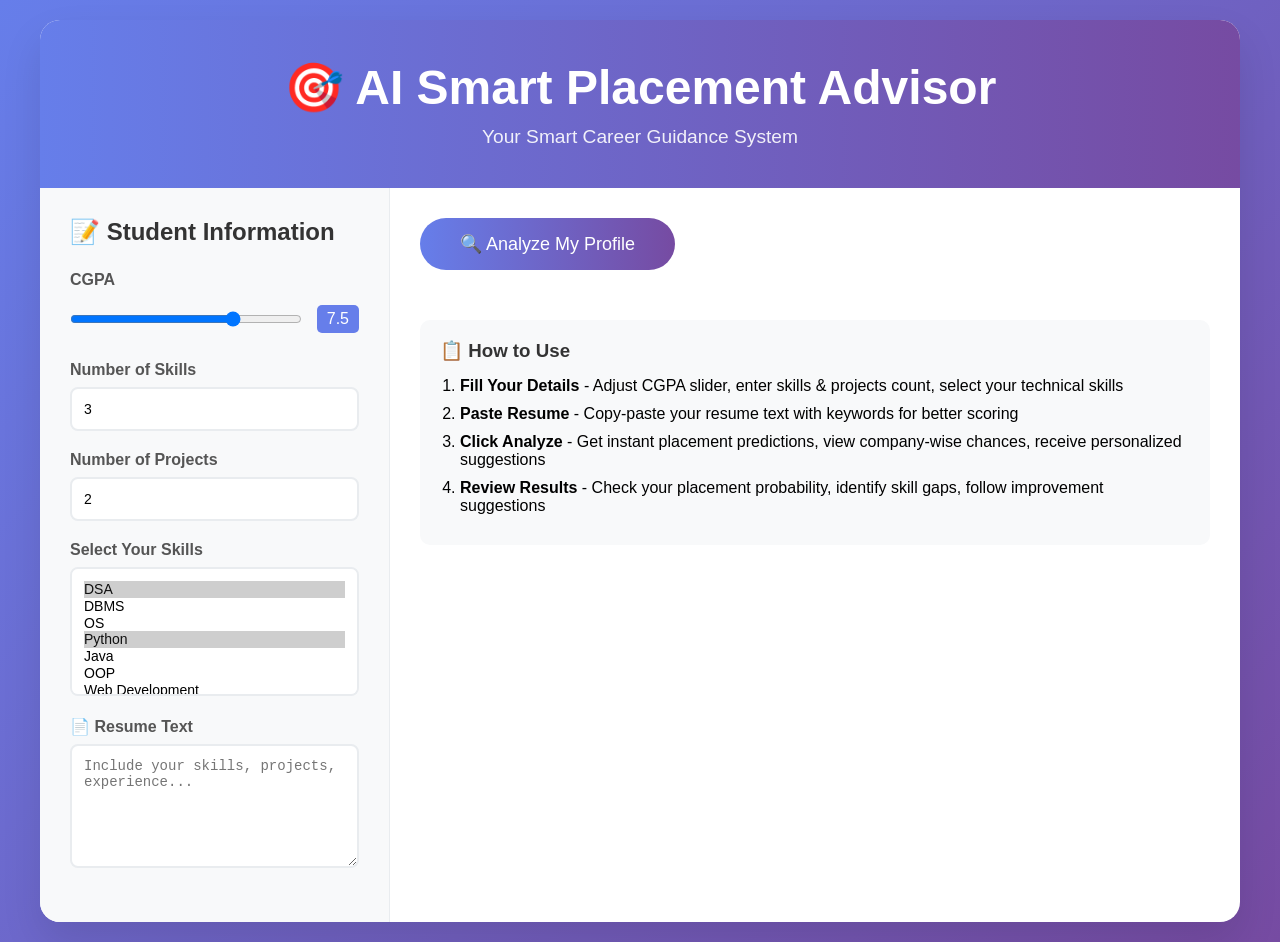
==== index.html @ 6e6c92b4 "Initial commit: AI Smart Placement Advisor - Complete hackathon project" ====
<!DOCTYPE html>
<html lang="en">
<head>
    <meta charset="UTF-8">
    <meta name="viewport" content="width=device-width, initial-scale=1.0">
    <title>AI Smart Placement Advisor</title>
    <style>
        * {
            margin: 0;
            padding: 0;
            box-sizing: border-box;
        }
        
        body {
            font-family: 'Segoe UI', Tahoma, Geneva, Verdana, sans-serif;
            background: linear-gradient(135deg, #667eea 0%, #764ba2 100%);
            min-height: 100vh;
            padding: 20px;
        }
        
        .container {
            max-width: 1200px;
            margin: 0 auto;
            background: white;
            border-radius: 20px;
            box-shadow: 0 20px 40px rgba(0,0,0,0.1);
            overflow: hidden;
        }
        
        .header {
            background: linear-gradient(90deg, #667eea 0%, #764ba2 100%);
            color: white;
            padding: 40px;
            text-align: center;
        }
        
        .header h1 {
            font-size: 3rem;
            margin-bottom: 10px;
        }
        
        .header p {
            font-size: 1.2rem;
            opacity: 0.9;
        }
        
        .main-content {
            display: grid;
            grid-template-columns: 350px 1fr;
            min-height: 600px;
        }
        
        .sidebar {
            background: #f8f9fa;
            padding: 30px;
            border-right: 1px solid #e9ecef;
        }
        
        .sidebar h2 {
            color: #333;
            margin-bottom: 25px;
            font-size: 1.5rem;
        }
        
        .form-group {
            margin-bottom: 20px;
        }
        
        .form-group label {
            display: block;
            margin-bottom: 8px;
            font-weight: 600;
            color: #555;
        }
        
        .form-group input, .form-group select, .form-group textarea {
            width: 100%;
            padding: 12px;
            border: 2px solid #e9ecef;
            border-radius: 8px;
            font-size: 14px;
            transition: border-color 0.3s;
        }
        
        .form-group input:focus, .form-group select:focus, .form-group textarea:focus {
            outline: none;
            border-color: #667eea;
        }
        
        .slider-container {
            display: flex;
            align-items: center;
            gap: 15px;
        }
        
        .slider {
            flex: 1;
        }
        
        .slider-value {
            background: #667eea;
            color: white;
            padding: 5px 10px;
            border-radius: 5px;
            min-width: 40px;
            text-align: center;
        }
        
        .content {
            padding: 30px;
        }
        
        .analyze-btn {
            background: linear-gradient(90deg, #667eea 0%, #764ba2 100%);
            color: white;
            border: none;
            padding: 15px 40px;
            font-size: 18px;
            border-radius: 50px;
            cursor: pointer;
            margin-bottom: 30px;
            transition: transform 0.3s;
        }
        
        .analyze-btn:hover {
            transform: translateY(-2px);
        }
        
        .results {
            display: none;
        }
        
        .probability-card {
            background: linear-gradient(135deg, #f093fb 0%, #f5576c 100%);
            color: white;
            padding: 30px;
            border-radius: 15px;
            text-align: center;
            margin-bottom: 30px;
        }
        
        .probability-card h2 {
            font-size: 2.5rem;
            margin-bottom: 10px;
        }
        
        .category {
            font-size: 1.5rem;
            margin-bottom: 20px;
        }
        
        .progress-bar {
            background: rgba(255,255,255,0.3);
            height: 30px;
            border-radius: 15px;
            overflow: hidden;
            margin-bottom: 20px;
        }
        
        .progress-fill {
            background: white;
            height: 100%;
            transition: width 1s ease;
        }
        
        .grid {
            display: grid;
            grid-template-columns: repeat(auto-fit, minmax(300px, 1fr));
            gap: 20px;
            margin-bottom: 30px;
        }
        
        .card {
            background: white;
            padding: 25px;
            border-radius: 15px;
            box-shadow: 0 5px 15px rgba(0,0,0,0.1);
        }
        
        .card h3 {
            color: #333;
            margin-bottom: 15px;
            font-size: 1.3rem;
        }
        
        .skill-item {
            background: #e3f2fd;
            padding: 8px 15px;
            border-radius: 20px;
            margin: 5px;
            display: inline-block;
            color: #1976d2;
        }
        
        .missing-skill {
            background: #ffebee;
            color: #c62828;
        }
        
        .suggestion {
            background: #f0f9ff;
            border-left: 4px solid #3b82f6;
            padding: 15px;
            margin: 10px 0;
            border-radius: 5px;
        }
        
        .company-score {
            display: flex;
            justify-content: space-between;
            align-items: center;
            padding: 10px 0;
            border-bottom: 1px solid #eee;
        }
        
        .company-score:last-child {
            border-bottom: none;
        }
        
        .score-bar {
            background: #e9ecef;
            height: 8px;
            border-radius: 4px;
            overflow: hidden;
            width: 100px;
        }
        
        .score-fill {
            background: #28a745;
            height: 100%;
        }
        
        .instructions {
            background: #f8f9fa;
            padding: 20px;
            border-radius: 10px;
            margin-top: 20px;
        }
        
        .instructions h3 {
            color: #333;
            margin-bottom: 15px;
        }
        
        .instructions ol {
            margin-left: 20px;
        }
        
        .instructions li {
            margin: 10px 0;
        }
    </style>
</head>
<body>
    <div class="container">
        <div class="header">
            <h1>🎯 AI Smart Placement Advisor</h1>
            <p>Your Smart Career Guidance System</p>
        </div>
        
        <div class="main-content">
            <div class="sidebar">
                <h2>📝 Student Information</h2>
                
                <div class="form-group">
                    <label>CGPA</label>
                    <div class="slider-container">
                        <input type="range" id="cgpa" class="slider" min="0" max="10" step="0.1" value="7.5" oninput="updateCGPA(this.value)">
                        <span class="slider-value" id="cgpaValue">7.5</span>
                    </div>
                </div>
                
                <div class="form-group">
                    <label>Number of Skills</label>
                    <input type="number" id="numSkills" min="0" max="10" value="3">
                </div>
                
                <div class="form-group">
                    <label>Number of Projects</label>
                    <input type="number" id="numProjects" min="0" max="20" value="2">
                </div>
                
                <div class="form-group">
                    <label>Select Your Skills</label>
                    <select id="skills" multiple size="6">
                        <option value="DSA" selected>DSA</option>
                        <option value="DBMS">DBMS</option>
                        <option value="OS">OS</option>
                        <option value="Python" selected>Python</option>
                        <option value="Java">Java</option>
                        <option value="OOP">OOP</option>
                        <option value="Web Development">Web Development</option>
                        <option value="Machine Learning">Machine Learning</option>
                    </select>
                </div>
                
                <div class="form-group">
                    <label>📄 Resume Text</label>
                    <textarea id="resumeText" rows="6" placeholder="Include your skills, projects, experience..."></textarea>
                </div>
            </div>
            
            <div class="content">
                <button class="analyze-btn" onclick="analyzeProfile()">🔍 Analyze My Profile</button>
                
                <div id="results" class="results">
                    <div class="probability-card">
                        <h2 id="probabilityText">Placement Chance: 0%</h2>
                        <div class="category" id="categoryText">Category: Medium</div>
                        <div class="progress-bar">
                            <div class="progress-fill" id="progressFill"></div>
                        </div>
                    </div>
                    
                    <div class="grid">
                        <div class="card">
                            <h3>📈 Score Breakdown</h3>
                            <div id="scoreBreakdown"></div>
                        </div>
                        
                        <div class="card">
                            <h3>🏢 Company-wise Predictions</h3>
                            <div id="companyPredictions"></div>
                        </div>
                        
                        <div class="card">
                            <h3>🔍 Skill Gap Analysis</h3>
                            <div id="skillGap"></div>
                        </div>
                        
                        <div class="card">
                            <h3>📄 Resume Score</h3>
                            <div id="resumeScore"></div>
                        </div>
                    </div>
                    
                    <div class="card">
                        <h3>💡 Improvement Suggestions</h3>
                        <div id="suggestions"></div>
                    </div>
                </div>
                
                <div class="instructions">
                    <h3>📋 How to Use</h3>
                    <ol>
                        <li><strong>Fill Your Details</strong> - Adjust CGPA slider, enter skills & projects count, select your technical skills</li>
                        <li><strong>Paste Resume</strong> - Copy-paste your resume text with keywords for better scoring</li>
                        <li><strong>Click Analyze</strong> - Get instant placement predictions, view company-wise chances, receive personalized suggestions</li>
                        <li><strong>Review Results</strong> - Check your placement probability, identify skill gaps, follow improvement suggestions</li>
                    </ol>
                </div>
            </div>
        </div>
    </div>
    
    <script>
        function updateCGPA(value) {
            document.getElementById('cgpaValue').textContent = value;
        }
        
        function getSelectedSkills() {
            const select = document.getElementById('skills');
            return Array.from(select.selectedOptions).map(option => option.value);
        }
        
        function calculatePlacementProbability(cgpa, numSkills, numProjects, selectedSkills) {
            const cgpaScore = (cgpa / 10.0) * 40;
            const skillsScore = Math.min((numSkills / 5.0) * 30, 30);
            const projectsScore = Math.min((numProjects / 5.0) * 20, 20);
            
            const keySkills = ["DSA", "DBMS", "OS", "Python", "Java"];
            const keySkillsCount = selectedSkills.filter(skill => keySkills.includes(skill)).length;
            const keySkillsBonus = Math.min((keySkillsCount / keySkills.length) * 10, 10);
            
            const totalScore = cgpaScore + skillsScore + projectsScore + keySkillsBonus;
            const probability = Math.min(totalScore, 95);
            
            return probability, {
                cgpaScore,
                skillsScore,
                projectsScore,
                keySkillsBonus
            };
        }
        
        function analyzeSkillGap(selectedSkills) {
            const requiredSkills = ["DSA", "DBMS", "OS", "OOP"];
            return requiredSkills.filter(skill => !selectedSkills.includes(skill));
        }
        
        function generateSuggestions(cgpa, numSkills, numProjects, selectedSkills, missingSkills) {
            const suggestions = [];
            
            if (cgpa < 8.0) {
                suggestions.push(`📚 Improve CGPA above 8.0 → +${Math.round((8.0 - cgpa) * 5)}%`);
            }
            
            if (numSkills < 4) {
                suggestions.push('💡 Learn 2 more skills → +10%');
            }
            
            if (numProjects < 3) {
                suggestions.push(`🚀 Add ${3 - numProjects} more projects → +${(3 - numProjects) * 5}%`);
            }
            
            if (!selectedSkills.includes('DSA')) {
                suggestions.push('🔧 Master Data Structures & Algorithms → +15%');
            }
            
            if (missingSkills.length > 0) {
                suggestions.push(`📖 Focus on missing skills: ${missingSkills.join(', ')} → +8%`);
            }
            
            return suggestions;
        }
        
        function companyPrediction(cgpa, numSkills, numProjects, selectedSkills) {
            const predictions = {};
            
            const tcsScore = (cgpa / 10.0) * 60 + (numSkills / 10.0) * 20 + (numProjects / 10.0) * 20;
            predictions["TCS/Infosys"] = Math.min(tcsScore, 90);
            
            const productScore = (cgpa / 10.0) * 30 + (numSkills / 10.0) * 40 + (numProjects / 10.0) * 30;
            predictions["Product Companies"] = Math.min(productScore, 85);
            
            const startupScore = (cgpa / 10.0) * 35 + (numSkills / 10.0) * 35 + (numProjects / 10.0) * 30;
            predictions["Startups"] = Math.min(startupScore, 80);
            
            return predictions;
        }
        
        function calculateResumeScore(resumeText) {
            if (!resumeText) return 0;
            
            const keywords = {
                'Python': 10, 'Java': 10, 'SQL': 8, 'Machine Learning': 15,
                'Projects': 10, 'Experience': 10, 'Skills': 5, 'Leadership': 8,
                'Team': 5, 'Database': 8, 'Algorithm': 10, 'Data Science': 12
            };
            
            let score = 0;
            for (const [keyword, points] of Object.entries(keywords)) {
                if (resumeText.toLowerCase().includes(keyword.toLowerCase())) {
                    score += points;
                }
            }
            
            const wordCount = resumeText.split(/\s+/).length;
            if (wordCount > 100) score += 10;
            else if (wordCount > 50) score += 5;
            
            return Math.min(score, 100);
        }
        
        function analyzeProfile() {
            const cgpa = parseFloat(document.getElementById('cgpa').value);
            const numSkills = parseInt(document.getElementById('numSkills').value);
            const numProjects = parseInt(document.getElementById('numProjects').value);
            const selectedSkills = getSelectedSkills();
            const resumeText = document.getElementById('resumeText').value;
            
            // Calculate everything
            const [probability, scoreBreakdown] = calculatePlacementProbability(cgpa, numSkills, numProjects, selectedSkills);
            const missingSkills = analyzeSkillGap(selectedSkills);
            const suggestions = generateSuggestions(cgpa, numSkills, numProjects, selectedSkills, missingSkills);
            const companyPredictions = companyPrediction(cgpa, numSkills, numProjects, selectedSkills);
            const resumeScore = calculateResumeScore(resumeText);
            
            // Determine category
            let category, emoji;
            if (probability >= 70) {
                category = "High";
                emoji = "🟢";
            } else if (probability >= 40) {
                category = "Medium";
                emoji = "🟡";
            } else {
                category = "Low";
                emoji = "🔴";
            }
            
            // Update UI
            document.getElementById('probabilityText').textContent = `Placement Chance: ${probability.toFixed(1)}%`;
            document.getElementById('categoryText').textContent = `${emoji} Category: ${category}`;
            document.getElementById('progressFill').style.width = `${probability}%`;
            
            // Score breakdown
            document.getElementById('scoreBreakdown').innerHTML = `
                <p><strong>CGPA Score:</strong> ${scoreBreakdown.cgpaScore.toFixed(1)}/40</p>
                <p><strong>Skills Score:</strong> ${scoreBreakdown.skillsScore.toFixed(1)}/30</p>
                <p><strong>Projects Score:</strong> ${scoreBreakdown.projectsScore.toFixed(1)}/20</p>
                <p><strong>Key Skills Bonus:</strong> ${scoreBreakdown.keySkillsBonus.toFixed(1)}/10</p>
            `;
            
            // Company predictions
            let companyHTML = '';
            for (const [company, prob] of Object.entries(companyPredictions)) {
                companyHTML += `
                    <div class="company-score">
                        <span>${company}</span>
                        <div style="display: flex; align-items: center; gap: 10px;">
                            <div class="score-bar">
                                <div class="score-fill" style="width: ${prob}%"></div>
                            </div>
                            <span>${prob.toFixed(1)}%</span>
                        </div>
                    </div>
                `;
            }
            document.getElementById('companyPredictions').innerHTML = companyHTML;
            
            // Skill gap
            let skillHTML = '<p><strong>Your Current Skills:</strong></p>';
            selectedSkills.forEach(skill => {
                skillHTML += `<span class="skill-item">${skill}</span>`;
            });
            
            if (missingSkills.length > 0) {
                skillHTML += '<p style="margin-top: 15px;"><strong>Missing Key Skills:</strong></p>';
                missingSkills.forEach(skill => {
                    skillHTML += `<span class="skill-item missing-skill">${skill}</span>`;
                });
            } else {
                skillHTML += '<p style="margin-top: 15px; color: green;">✅ You have all the key skills!</p>';
            }
            document.getElementById('skillGap').innerHTML = skillHTML;
            
            // Resume score
            let resumeHTML = `<h4>${resumeScore}/100</h4>`;
            if (resumeScore >= 80) {
                resumeHTML += '<p style="color: green;">🎉 Excellent resume!</p>';
            } else if (resumeScore >= 60) {
                resumeHTML += '<p style="color: blue;">👍 Good resume, can be improved</p>';
            } else {
                resumeHTML += '<p style="color: orange;">⚠️ Resume needs significant improvement</p>';
            }
            document.getElementById('resumeScore').innerHTML = resumeHTML;
            
            // Suggestions
            let suggestionsHTML = '';
            suggestions.forEach(suggestion => {
                suggestionsHTML += `<div class="suggestion">${suggestion}</div>`;
            });
            document.getElementById('suggestions').innerHTML = suggestionsHTML;
            
            // Show results
            document.getElementById('results').style.display = 'block';
            document.getElementById('results').scrollIntoView({ behavior: 'smooth' });
        }
    </script>
</body>
</html>
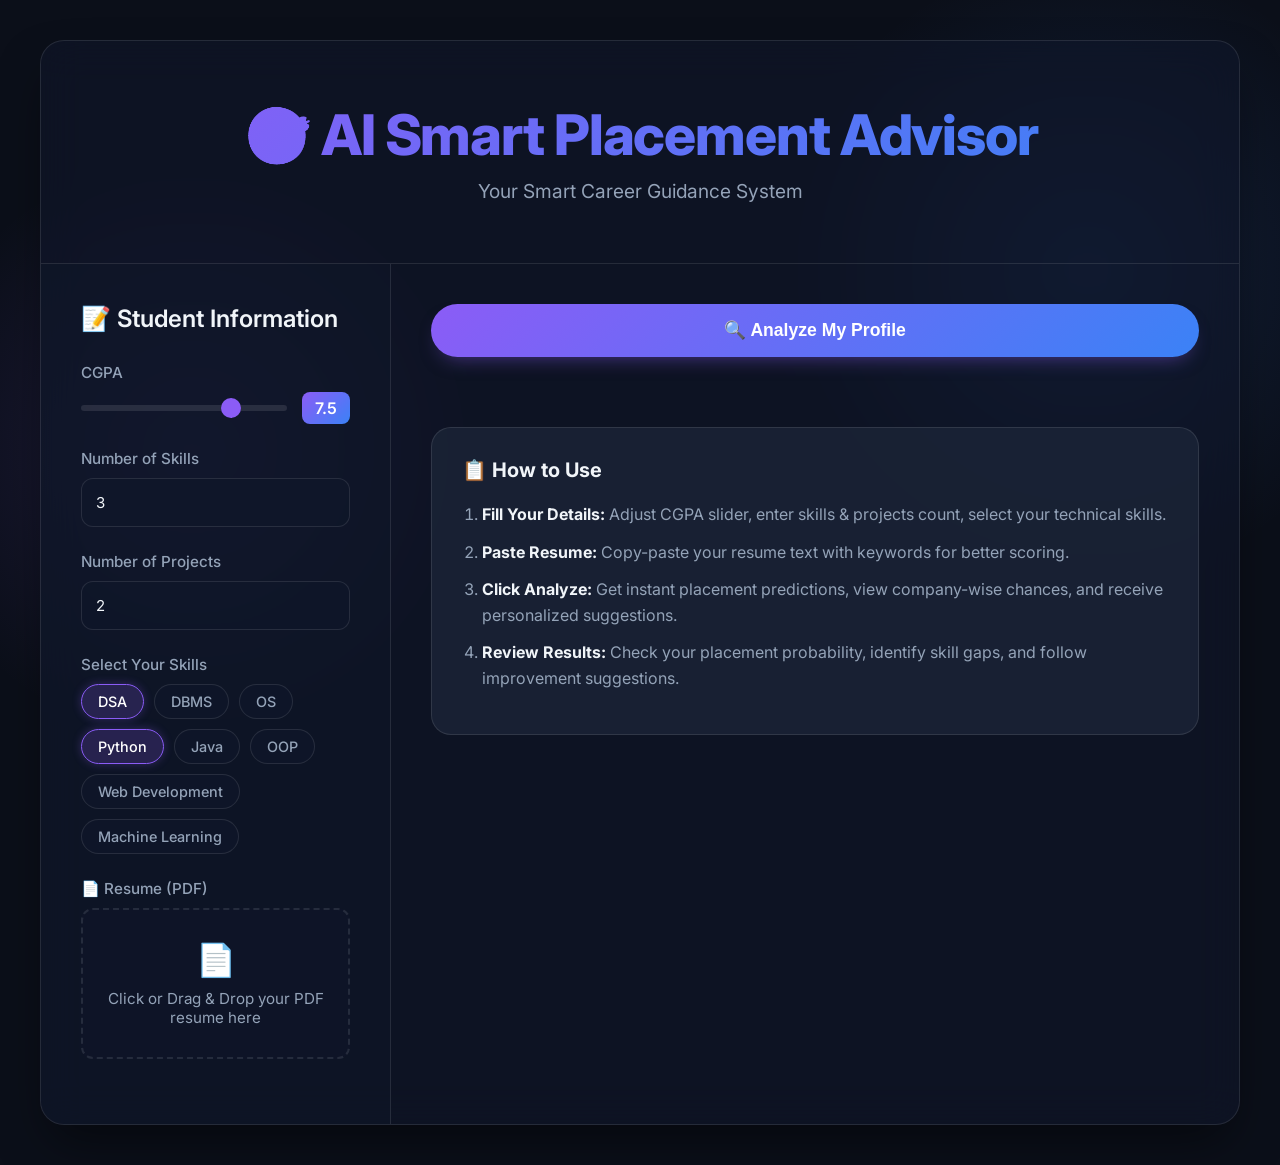
==== commit 6e415218: "Migrate to Flask backend, add modern UI, and Dockerize app" ====
--- a/index.html
+++ b/index.html
@@ -4,266 +4,21 @@
     <meta charset="UTF-8">
     <meta name="viewport" content="width=device-width, initial-scale=1.0">
     <title>AI Smart Placement Advisor</title>
-    <style>
-        * {
-            margin: 0;
-            padding: 0;
-            box-sizing: border-box;
-        }
-        
-        body {
-            font-family: 'Segoe UI', Tahoma, Geneva, Verdana, sans-serif;
-            background: linear-gradient(135deg, #667eea 0%, #764ba2 100%);
-            min-height: 100vh;
-            padding: 20px;
-        }
-        
-        .container {
-            max-width: 1200px;
-            margin: 0 auto;
-            background: white;
-            border-radius: 20px;
-            box-shadow: 0 20px 40px rgba(0,0,0,0.1);
-            overflow: hidden;
-        }
-        
-        .header {
-            background: linear-gradient(90deg, #667eea 0%, #764ba2 100%);
-            color: white;
-            padding: 40px;
-            text-align: center;
-        }
-        
-        .header h1 {
-            font-size: 3rem;
-            margin-bottom: 10px;
-        }
-        
-        .header p {
-            font-size: 1.2rem;
-            opacity: 0.9;
-        }
-        
-        .main-content {
-            display: grid;
-            grid-template-columns: 350px 1fr;
-            min-height: 600px;
-        }
-        
-        .sidebar {
-            background: #f8f9fa;
-            padding: 30px;
-            border-right: 1px solid #e9ecef;
-        }
-        
-        .sidebar h2 {
-            color: #333;
-            margin-bottom: 25px;
-            font-size: 1.5rem;
-        }
-        
-        .form-group {
-            margin-bottom: 20px;
-        }
-        
-        .form-group label {
-            display: block;
-            margin-bottom: 8px;
-            font-weight: 600;
-            color: #555;
-        }
-        
-        .form-group input, .form-group select, .form-group textarea {
-            width: 100%;
-            padding: 12px;
-            border: 2px solid #e9ecef;
-            border-radius: 8px;
-            font-size: 14px;
-            transition: border-color 0.3s;
-        }
-        
-        .form-group input:focus, .form-group select:focus, .form-group textarea:focus {
-            outline: none;
-            border-color: #667eea;
-        }
-        
-        .slider-container {
-            display: flex;
-            align-items: center;
-            gap: 15px;
-        }
-        
-        .slider {
-            flex: 1;
-        }
-        
-        .slider-value {
-            background: #667eea;
-            color: white;
-            padding: 5px 10px;
-            border-radius: 5px;
-            min-width: 40px;
-            text-align: center;
-        }
-        
-        .content {
-            padding: 30px;
-        }
-        
-        .analyze-btn {
-            background: linear-gradient(90deg, #667eea 0%, #764ba2 100%);
-            color: white;
-            border: none;
-            padding: 15px 40px;
-            font-size: 18px;
-            border-radius: 50px;
-            cursor: pointer;
-            margin-bottom: 30px;
-            transition: transform 0.3s;
-        }
-        
-        .analyze-btn:hover {
-            transform: translateY(-2px);
-        }
-        
-        .results {
-            display: none;
-        }
-        
-        .probability-card {
-            background: linear-gradient(135deg, #f093fb 0%, #f5576c 100%);
-            color: white;
-            padding: 30px;
-            border-radius: 15px;
-            text-align: center;
-            margin-bottom: 30px;
-        }
-        
-        .probability-card h2 {
-            font-size: 2.5rem;
-            margin-bottom: 10px;
-        }
-        
-        .category {
-            font-size: 1.5rem;
-            margin-bottom: 20px;
-        }
-        
-        .progress-bar {
-            background: rgba(255,255,255,0.3);
-            height: 30px;
-            border-radius: 15px;
-            overflow: hidden;
-            margin-bottom: 20px;
-        }
-        
-        .progress-fill {
-            background: white;
-            height: 100%;
-            transition: width 1s ease;
-        }
-        
-        .grid {
-            display: grid;
-            grid-template-columns: repeat(auto-fit, minmax(300px, 1fr));
-            gap: 20px;
-            margin-bottom: 30px;
-        }
-        
-        .card {
-            background: white;
-            padding: 25px;
-            border-radius: 15px;
-            box-shadow: 0 5px 15px rgba(0,0,0,0.1);
-        }
-        
-        .card h3 {
-            color: #333;
-            margin-bottom: 15px;
-            font-size: 1.3rem;
-        }
-        
-        .skill-item {
-            background: #e3f2fd;
-            padding: 8px 15px;
-            border-radius: 20px;
-            margin: 5px;
-            display: inline-block;
-            color: #1976d2;
-        }
-        
-        .missing-skill {
-            background: #ffebee;
-            color: #c62828;
-        }
-        
-        .suggestion {
-            background: #f0f9ff;
-            border-left: 4px solid #3b82f6;
-            padding: 15px;
-            margin: 10px 0;
-            border-radius: 5px;
-        }
-        
-        .company-score {
-            display: flex;
-            justify-content: space-between;
-            align-items: center;
-            padding: 10px 0;
-            border-bottom: 1px solid #eee;
-        }
-        
-        .company-score:last-child {
-            border-bottom: none;
-        }
-        
-        .score-bar {
-            background: #e9ecef;
-            height: 8px;
-            border-radius: 4px;
-            overflow: hidden;
-            width: 100px;
-        }
-        
-        .score-fill {
-            background: #28a745;
-            height: 100%;
-        }
-        
-        .instructions {
-            background: #f8f9fa;
-            padding: 20px;
-            border-radius: 10px;
-            margin-top: 20px;
-        }
-        
-        .instructions h3 {
-            color: #333;
-            margin-bottom: 15px;
-        }
-        
-        .instructions ol {
-            margin-left: 20px;
-        }
-        
-        .instructions li {
-            margin: 10px 0;
-        }
-    </style>
+    <link rel="stylesheet" href="style.css">
 </head>
 <body>
     <div class="container">
-        <div class="header">
+        <header class="header">
             <h1>🎯 AI Smart Placement Advisor</h1>
             <p>Your Smart Career Guidance System</p>
-        </div>
+        </header>
         
-        <div class="main-content">
-            <div class="sidebar">
+        <main class="main-content">
+            <aside class="sidebar">
                 <h2>📝 Student Information</h2>
                 
                 <div class="form-group">
-                    <label>CGPA</label>
+                    <label for="cgpa">CGPA</label>
                     <div class="slider-container">
                         <input type="range" id="cgpa" class="slider" min="0" max="10" step="0.1" value="7.5" oninput="updateCGPA(this.value)">
                         <span class="slider-value" id="cgpaValue">7.5</span>
@@ -271,37 +26,38 @@
                 </div>
                 
                 <div class="form-group">
-                    <label>Number of Skills</label>
+                    <label for="numSkills">Number of Skills</label>
                     <input type="number" id="numSkills" min="0" max="10" value="3">
                 </div>
                 
                 <div class="form-group">
-                    <label>Number of Projects</label>
+                    <label for="numProjects">Number of Projects</label>
                     <input type="number" id="numProjects" min="0" max="20" value="2">
                 </div>
                 
                 <div class="form-group">
                     <label>Select Your Skills</label>
-                    <select id="skills" multiple size="6">
-                        <option value="DSA" selected>DSA</option>
-                        <option value="DBMS">DBMS</option>
-                        <option value="OS">OS</option>
-                        <option value="Python" selected>Python</option>
-                        <option value="Java">Java</option>
-                        <option value="OOP">OOP</option>
-                        <option value="Web Development">Web Development</option>
-                        <option value="Machine Learning">Machine Learning</option>
-                    </select>
+                    <div class="skills-container" id="skillsContainer">
+                        <!-- Skills will be populated here via JS -->
+                    </div>
                 </div>
                 
                 <div class="form-group">
-                    <label>📄 Resume Text</label>
-                    <textarea id="resumeText" rows="6" placeholder="Include your skills, projects, experience..."></textarea>
+                    <label for="resumePdf">📄 Resume (PDF)</label>
+                    <div class="file-upload-zone" id="fileUploadZone">
+                        <input type="file" id="resumePdf" accept="application/pdf" style="display: none;">
+                        <div class="upload-content">
+                            <span style="font-size: 2rem;">📄</span>
+                            <p id="fileNameDisplay">Click or Drag & Drop your PDF resume here</p>
+                        </div>
+                    </div>
                 </div>
-            </div>
+            </aside>
             
-            <div class="content">
-                <button class="analyze-btn" onclick="analyzeProfile()">🔍 Analyze My Profile</button>
+            <section class="content">
+                <button class="analyze-btn" onclick="analyzeProfile()">
+                    🔍 Analyze My Profile
+                </button>
                 
                 <div id="results" class="results">
                     <div class="probability-card">
@@ -343,210 +99,16 @@
                 <div class="instructions">
                     <h3>📋 How to Use</h3>
                     <ol>
-                        <li><strong>Fill Your Details</strong> - Adjust CGPA slider, enter skills & projects count, select your technical skills</li>
-                        <li><strong>Paste Resume</strong> - Copy-paste your resume text with keywords for better scoring</li>
-                        <li><strong>Click Analyze</strong> - Get instant placement predictions, view company-wise chances, receive personalized suggestions</li>
-                        <li><strong>Review Results</strong> - Check your placement probability, identify skill gaps, follow improvement suggestions</li>
+                        <li><strong>Fill Your Details:</strong> Adjust CGPA slider, enter skills & projects count, select your technical skills.</li>
+                        <li><strong>Paste Resume:</strong> Copy-paste your resume text with keywords for better scoring.</li>
+                        <li><strong>Click Analyze:</strong> Get instant placement predictions, view company-wise chances, and receive personalized suggestions.</li>
+                        <li><strong>Review Results:</strong> Check your placement probability, identify skill gaps, and follow improvement suggestions.</li>
                     </ol>
                 </div>
-            </div>
-        </div>
+            </section>
+        </main>
     </div>
     
-    <script>
-        function updateCGPA(value) {
-            document.getElementById('cgpaValue').textContent = value;
-        }
-        
-        function getSelectedSkills() {
-            const select = document.getElementById('skills');
-            return Array.from(select.selectedOptions).map(option => option.value);
-        }
-        
-        function calculatePlacementProbability(cgpa, numSkills, numProjects, selectedSkills) {
-            const cgpaScore = (cgpa / 10.0) * 40;
-            const skillsScore = Math.min((numSkills / 5.0) * 30, 30);
-            const projectsScore = Math.min((numProjects / 5.0) * 20, 20);
-            
-            const keySkills = ["DSA", "DBMS", "OS", "Python", "Java"];
-            const keySkillsCount = selectedSkills.filter(skill => keySkills.includes(skill)).length;
-            const keySkillsBonus = Math.min((keySkillsCount / keySkills.length) * 10, 10);
-            
-            const totalScore = cgpaScore + skillsScore + projectsScore + keySkillsBonus;
-            const probability = Math.min(totalScore, 95);
-            
-            return probability, {
-                cgpaScore,
-                skillsScore,
-                projectsScore,
-                keySkillsBonus
-            };
-        }
-        
-        function analyzeSkillGap(selectedSkills) {
-            const requiredSkills = ["DSA", "DBMS", "OS", "OOP"];
-            return requiredSkills.filter(skill => !selectedSkills.includes(skill));
-        }
-        
-        function generateSuggestions(cgpa, numSkills, numProjects, selectedSkills, missingSkills) {
-            const suggestions = [];
-            
-            if (cgpa < 8.0) {
-                suggestions.push(`📚 Improve CGPA above 8.0 → +${Math.round((8.0 - cgpa) * 5)}%`);
-            }
-            
-            if (numSkills < 4) {
-                suggestions.push('💡 Learn 2 more skills → +10%');
-            }
-            
-            if (numProjects < 3) {
-                suggestions.push(`🚀 Add ${3 - numProjects} more projects → +${(3 - numProjects) * 5}%`);
-            }
-            
-            if (!selectedSkills.includes('DSA')) {
-                suggestions.push('🔧 Master Data Structures & Algorithms → +15%');
-            }
-            
-            if (missingSkills.length > 0) {
-                suggestions.push(`📖 Focus on missing skills: ${missingSkills.join(', ')} → +8%`);
-            }
-            
-            return suggestions;
-        }
-        
-        function companyPrediction(cgpa, numSkills, numProjects, selectedSkills) {
-            const predictions = {};
-            
-            const tcsScore = (cgpa / 10.0) * 60 + (numSkills / 10.0) * 20 + (numProjects / 10.0) * 20;
-            predictions["TCS/Infosys"] = Math.min(tcsScore, 90);
-            
-            const productScore = (cgpa / 10.0) * 30 + (numSkills / 10.0) * 40 + (numProjects / 10.0) * 30;
-            predictions["Product Companies"] = Math.min(productScore, 85);
-            
-            const startupScore = (cgpa / 10.0) * 35 + (numSkills / 10.0) * 35 + (numProjects / 10.0) * 30;
-            predictions["Startups"] = Math.min(startupScore, 80);
-            
-            return predictions;
-        }
-        
-        function calculateResumeScore(resumeText) {
-            if (!resumeText) return 0;
-            
-            const keywords = {
-                'Python': 10, 'Java': 10, 'SQL': 8, 'Machine Learning': 15,
-                'Projects': 10, 'Experience': 10, 'Skills': 5, 'Leadership': 8,
-                'Team': 5, 'Database': 8, 'Algorithm': 10, 'Data Science': 12
-            };
-            
-            let score = 0;
-            for (const [keyword, points] of Object.entries(keywords)) {
-                if (resumeText.toLowerCase().includes(keyword.toLowerCase())) {
-                    score += points;
-                }
-            }
-            
-            const wordCount = resumeText.split(/\s+/).length;
-            if (wordCount > 100) score += 10;
-            else if (wordCount > 50) score += 5;
-            
-            return Math.min(score, 100);
-        }
-        
-        function analyzeProfile() {
-            const cgpa = parseFloat(document.getElementById('cgpa').value);
-            const numSkills = parseInt(document.getElementById('numSkills').value);
-            const numProjects = parseInt(document.getElementById('numProjects').value);
-            const selectedSkills = getSelectedSkills();
-            const resumeText = document.getElementById('resumeText').value;
-            
-            // Calculate everything
-            const [probability, scoreBreakdown] = calculatePlacementProbability(cgpa, numSkills, numProjects, selectedSkills);
-            const missingSkills = analyzeSkillGap(selectedSkills);
-            const suggestions = generateSuggestions(cgpa, numSkills, numProjects, selectedSkills, missingSkills);
-            const companyPredictions = companyPrediction(cgpa, numSkills, numProjects, selectedSkills);
-            const resumeScore = calculateResumeScore(resumeText);
-            
-            // Determine category
-            let category, emoji;
-            if (probability >= 70) {
-                category = "High";
-                emoji = "🟢";
-            } else if (probability >= 40) {
-                category = "Medium";
-                emoji = "🟡";
-            } else {
-                category = "Low";
-                emoji = "🔴";
-            }
-            
-            // Update UI
-            document.getElementById('probabilityText').textContent = `Placement Chance: ${probability.toFixed(1)}%`;
-            document.getElementById('categoryText').textContent = `${emoji} Category: ${category}`;
-            document.getElementById('progressFill').style.width = `${probability}%`;
-            
-            // Score breakdown
-            document.getElementById('scoreBreakdown').innerHTML = `
-                <p><strong>CGPA Score:</strong> ${scoreBreakdown.cgpaScore.toFixed(1)}/40</p>
-                <p><strong>Skills Score:</strong> ${scoreBreakdown.skillsScore.toFixed(1)}/30</p>
-                <p><strong>Projects Score:</strong> ${scoreBreakdown.projectsScore.toFixed(1)}/20</p>
-                <p><strong>Key Skills Bonus:</strong> ${scoreBreakdown.keySkillsBonus.toFixed(1)}/10</p>
-            `;
-            
-            // Company predictions
-            let companyHTML = '';
-            for (const [company, prob] of Object.entries(companyPredictions)) {
-                companyHTML += `
-                    <div class="company-score">
-                        <span>${company}</span>
-                        <div style="display: flex; align-items: center; gap: 10px;">
-                            <div class="score-bar">
-                                <div class="score-fill" style="width: ${prob}%"></div>
-                            </div>
-                            <span>${prob.toFixed(1)}%</span>
-                        </div>
-                    </div>
-                `;
-            }
-            document.getElementById('companyPredictions').innerHTML = companyHTML;
-            
-            // Skill gap
-            let skillHTML = '<p><strong>Your Current Skills:</strong></p>';
-            selectedSkills.forEach(skill => {
-                skillHTML += `<span class="skill-item">${skill}</span>`;
-            });
-            
-            if (missingSkills.length > 0) {
-                skillHTML += '<p style="margin-top: 15px;"><strong>Missing Key Skills:</strong></p>';
-                missingSkills.forEach(skill => {
-                    skillHTML += `<span class="skill-item missing-skill">${skill}</span>`;
-                });
-            } else {
-                skillHTML += '<p style="margin-top: 15px; color: green;">✅ You have all the key skills!</p>';
-            }
-            document.getElementById('skillGap').innerHTML = skillHTML;
-            
-            // Resume score
-            let resumeHTML = `<h4>${resumeScore}/100</h4>`;
-            if (resumeScore >= 80) {
-                resumeHTML += '<p style="color: green;">🎉 Excellent resume!</p>';
-            } else if (resumeScore >= 60) {
-                resumeHTML += '<p style="color: blue;">👍 Good resume, can be improved</p>';
-            } else {
-                resumeHTML += '<p style="color: orange;">⚠️ Resume needs significant improvement</p>';
-            }
-            document.getElementById('resumeScore').innerHTML = resumeHTML;
-            
-            // Suggestions
-            let suggestionsHTML = '';
-            suggestions.forEach(suggestion => {
-                suggestionsHTML += `<div class="suggestion">${suggestion}</div>`;
-            });
-            document.getElementById('suggestions').innerHTML = suggestionsHTML;
-            
-            // Show results
-            document.getElementById('results').style.display = 'block';
-            document.getElementById('results').scrollIntoView({ behavior: 'smooth' });
-        }
-    </script>
+    <script src="script.js"></script>
 </body>
 </html>
--- a/style.css
+++ b/style.css
@@ -0,0 +1,454 @@
+@import url('https://fonts.googleapis.com/css2?family=Inter:wght@400;500;600;700;800&display=swap');
+
+:root {
+    --bg-dark: #0b0f19;
+    --bg-card: rgba(30, 41, 59, 0.7);
+    --border-color: rgba(255, 255, 255, 0.1);
+    --text-main: #f1f5f9;
+    --text-muted: #94a3b8;
+    --primary: #8b5cf6;
+    --secondary: #3b82f6;
+    --gradient: linear-gradient(135deg, #8b5cf6 0%, #3b82f6 100%);
+    --gradient-hover: linear-gradient(135deg, #7c3aed 0%, #2563eb 100%);
+    --success: #10b981;
+    --warning: #f59e0b;
+    --danger: #ef4444;
+}
+
+* {
+    margin: 0;
+    padding: 0;
+    box-sizing: border-box;
+}
+
+body {
+    font-family: 'Inter', sans-serif;
+    background-color: var(--bg-dark);
+    color: var(--text-main);
+    min-height: 100vh;
+    padding: 40px 20px;
+    background-image: 
+        radial-gradient(circle at 15% 50%, rgba(139, 92, 246, 0.15), transparent 25%),
+        radial-gradient(circle at 85% 30%, rgba(59, 130, 246, 0.15), transparent 25%);
+    background-attachment: fixed;
+}
+
+.container {
+    max-width: 1200px;
+    margin: 0 auto;
+    background: rgba(15, 23, 42, 0.6);
+    border: 1px solid var(--border-color);
+    border-radius: 24px;
+    backdrop-filter: blur(20px);
+    -webkit-backdrop-filter: blur(20px);
+    box-shadow: 0 25px 50px -12px rgba(0, 0, 0, 0.5);
+    overflow: hidden;
+}
+
+.header {
+    padding: 60px 40px;
+    text-align: center;
+    border-bottom: 1px solid var(--border-color);
+}
+
+.header h1 {
+    font-size: 3.5rem;
+    font-weight: 800;
+    background: var(--gradient);
+    -webkit-background-clip: text;
+    -webkit-text-fill-color: transparent;
+    margin-bottom: 10px;
+    letter-spacing: -0.02em;
+}
+
+.header p {
+    font-size: 1.2rem;
+    color: var(--text-muted);
+}
+
+.main-content {
+    display: grid;
+    grid-template-columns: 350px 1fr;
+    min-height: 600px;
+}
+
+.sidebar {
+    padding: 40px;
+    border-right: 1px solid var(--border-color);
+    background: rgba(15, 23, 42, 0.4);
+}
+
+.sidebar h2 {
+    color: var(--text-main);
+    margin-bottom: 30px;
+    font-size: 1.5rem;
+    font-weight: 600;
+}
+
+.form-group {
+    margin-bottom: 25px;
+}
+
+.form-group label {
+    display: block;
+    margin-bottom: 10px;
+    font-weight: 500;
+    color: var(--text-muted);
+    font-size: 0.95rem;
+}
+
+.form-group input[type="number"],
+.form-group select,
+.form-group textarea {
+    width: 100%;
+    padding: 14px;
+    background: rgba(15, 23, 42, 0.8);
+    border: 1px solid var(--border-color);
+    border-radius: 12px;
+    font-size: 15px;
+    color: var(--text-main);
+    font-family: inherit;
+    transition: all 0.3s ease;
+}
+
+.form-group input:focus, 
+.form-group select:focus, 
+.form-group textarea:focus {
+    outline: none;
+    border-color: var(--primary);
+    box-shadow: 0 0 0 3px rgba(139, 92, 246, 0.2);
+}
+
+.form-group select {
+    background-image: none;
+}
+.form-group select option {
+    background: var(--bg-dark);
+    color: var(--text-main);
+}
+
+.slider-container {
+    display: flex;
+    align-items: center;
+    gap: 15px;
+}
+
+.slider {
+    flex: 1;
+    -webkit-appearance: none;
+    background: rgba(255, 255, 255, 0.1);
+    height: 6px;
+    border-radius: 3px;
+    outline: none;
+}
+
+.slider::-webkit-slider-thumb {
+    -webkit-appearance: none;
+    width: 20px;
+    height: 20px;
+    border-radius: 50%;
+    background: var(--primary);
+    cursor: pointer;
+    transition: transform 0.2s;
+}
+
+.slider::-webkit-slider-thumb:hover {
+    transform: scale(1.2);
+}
+
+.slider-value {
+    background: var(--gradient);
+    color: white;
+    padding: 6px 12px;
+    border-radius: 8px;
+    font-weight: 600;
+    min-width: 48px;
+    text-align: center;
+}
+
+.content {
+    padding: 40px;
+}
+
+.analyze-btn {
+    background: var(--gradient);
+    color: white;
+    border: none;
+    padding: 16px 40px;
+    font-size: 1.1rem;
+    font-weight: 600;
+    border-radius: 100px;
+    cursor: pointer;
+    margin-bottom: 40px;
+    transition: all 0.3s ease;
+    box-shadow: 0 10px 20px -10px rgba(139, 92, 246, 0.5);
+    width: 100%;
+}
+
+.analyze-btn:hover {
+    transform: translateY(-2px);
+    box-shadow: 0 15px 25px -10px rgba(139, 92, 246, 0.6);
+    background: var(--gradient-hover);
+}
+
+.results {
+    display: none;
+    animation: fadeIn 0.6s cubic-bezier(0.16, 1, 0.3, 1) forwards;
+}
+
+@keyframes fadeIn {
+    from { opacity: 0; transform: translateY(20px); }
+    to { opacity: 1; transform: translateY(0); }
+}
+
+.probability-card {
+    background: var(--gradient);
+    padding: 40px;
+    border-radius: 20px;
+    text-align: center;
+    margin-bottom: 30px;
+    position: relative;
+    overflow: hidden;
+}
+
+.probability-card::before {
+    content: '';
+    position: absolute;
+    top: 0; left: 0; right: 0; bottom: 0;
+    background: url('data:image/svg+xml;utf8,<svg width="100" height="100" viewBox="0 0 100 100" xmlns="http://www.w3.org/2000/svg"><path fill="rgba(255,255,255,0.05)" d="M0 0h100v100H0z"/></svg>');
+    opacity: 0.1;
+}
+
+.probability-card h2 {
+    font-size: 3rem;
+    font-weight: 800;
+    margin-bottom: 10px;
+    position: relative;
+    z-index: 1;
+}
+
+.category {
+    font-size: 1.5rem;
+    margin-bottom: 25px;
+    font-weight: 500;
+    opacity: 0.9;
+    position: relative;
+    z-index: 1;
+}
+
+.progress-bar {
+    background: rgba(0, 0, 0, 0.2);
+    height: 16px;
+    border-radius: 8px;
+    overflow: hidden;
+    margin-bottom: 10px;
+    position: relative;
+    z-index: 1;
+}
+
+.progress-fill {
+    background: white;
+    height: 100%;
+    border-radius: 8px;
+    transition: width 1.5s cubic-bezier(0.16, 1, 0.3, 1);
+    box-shadow: 0 0 15px rgba(255, 255, 255, 0.5);
+}
+
+.grid {
+    display: grid;
+    grid-template-columns: repeat(auto-fit, minmax(300px, 1fr));
+    gap: 25px;
+    margin-bottom: 30px;
+}
+
+.card {
+    background: var(--bg-card);
+    border: 1px solid var(--border-color);
+    padding: 30px;
+    border-radius: 20px;
+    backdrop-filter: blur(10px);
+    transition: transform 0.3s ease, border-color 0.3s ease;
+}
+
+.card:hover {
+    transform: translateY(-5px);
+    border-color: rgba(139, 92, 246, 0.4);
+}
+
+.card h3 {
+    font-size: 1.25rem;
+    font-weight: 600;
+    margin-bottom: 20px;
+    color: var(--text-main);
+    display: flex;
+    align-items: center;
+    gap: 10px;
+}
+
+.skill-item {
+    background: rgba(59, 130, 246, 0.15);
+    border: 1px solid rgba(59, 130, 246, 0.3);
+    padding: 6px 14px;
+    border-radius: 100px;
+    margin: 4px;
+    display: inline-block;
+    color: #60a5fa;
+    font-size: 0.9rem;
+    font-weight: 500;
+    transition: all 0.2s ease;
+}
+
+.skill-item:hover {
+    background: rgba(59, 130, 246, 0.25);
+}
+
+.missing-skill {
+    background: rgba(239, 68, 68, 0.15);
+    border-color: rgba(239, 68, 68, 0.3);
+    color: #f87171;
+}
+
+.suggestion {
+    background: rgba(59, 130, 246, 0.1);
+    border-left: 4px solid var(--secondary);
+    padding: 16px 20px;
+    margin: 15px 0;
+    border-radius: 0 12px 12px 0;
+    font-weight: 500;
+    transition: background 0.3s ease;
+}
+
+.suggestion:hover {
+    background: rgba(59, 130, 246, 0.15);
+}
+
+.company-score {
+    display: flex;
+    justify-content: space-between;
+    align-items: center;
+    padding: 15px 0;
+    border-bottom: 1px solid var(--border-color);
+}
+
+.company-score:last-child {
+    border-bottom: none;
+}
+
+.company-score span:first-child {
+    font-weight: 500;
+}
+
+.score-bar {
+    background: rgba(255, 255, 255, 0.1);
+    height: 8px;
+    border-radius: 4px;
+    overflow: hidden;
+    width: 120px;
+}
+
+.score-fill {
+    background: var(--success);
+    height: 100%;
+    border-radius: 4px;
+}
+
+.instructions {
+    background: var(--bg-card);
+    border: 1px solid var(--border-color);
+    padding: 30px;
+    border-radius: 20px;
+    margin-top: 30px;
+}
+
+.instructions h3 {
+    margin-bottom: 20px;
+    font-size: 1.25rem;
+}
+
+.instructions ol {
+    margin-left: 20px;
+    color: var(--text-muted);
+}
+
+.instructions li {
+    margin: 12px 0;
+    line-height: 1.6;
+}
+
+.instructions strong {
+    color: var(--text-main);
+}
+
+/* Responsiveness */
+@media (max-width: 900px) {
+    .main-content {
+        grid-template-columns: 1fr;
+    }
+    .sidebar {
+        border-right: none;
+        border-bottom: 1px solid var(--border-color);
+    }
+    .header h1 {
+        font-size: 2.5rem;
+    }
+}
+
+/* Interactive Skill Pills */
+.skills-container {
+    display: flex;
+    flex-wrap: wrap;
+    gap: 10px;
+    margin-top: 5px;
+}
+
+.skill-pill {
+    background: rgba(15, 23, 42, 0.8);
+    border: 1px solid var(--border-color);
+    padding: 8px 16px;
+    border-radius: 20px;
+    color: var(--text-muted);
+    font-size: 0.9rem;
+    font-weight: 500;
+    cursor: pointer;
+    transition: all 0.3s ease;
+    user-select: none;
+}
+
+.skill-pill:hover {
+    border-color: rgba(139, 92, 246, 0.5);
+    color: var(--text-main);
+}
+
+.skill-pill.selected {
+    background: rgba(139, 92, 246, 0.2);
+    border-color: var(--primary);
+    color: #fff;
+    box-shadow: 0 0 10px rgba(139, 92, 246, 0.3);
+}
+
+/* File Upload Zone */
+.file-upload-zone {
+    background: rgba(15, 23, 42, 0.6);
+    border: 2px dashed var(--border-color);
+    border-radius: 12px;
+    padding: 30px 20px;
+    text-align: center;
+    cursor: pointer;
+    transition: all 0.3s ease;
+}
+
+.file-upload-zone:hover, .file-upload-zone.dragover {
+    background: rgba(15, 23, 42, 0.9);
+    border-color: var(--primary);
+}
+
+.upload-content p {
+    margin-top: 10px;
+    color: var(--text-muted);
+    font-size: 0.95rem;
+}
+.upload-content p.file-selected {
+    color: var(--success);
+    font-weight: 600;
+}
+
